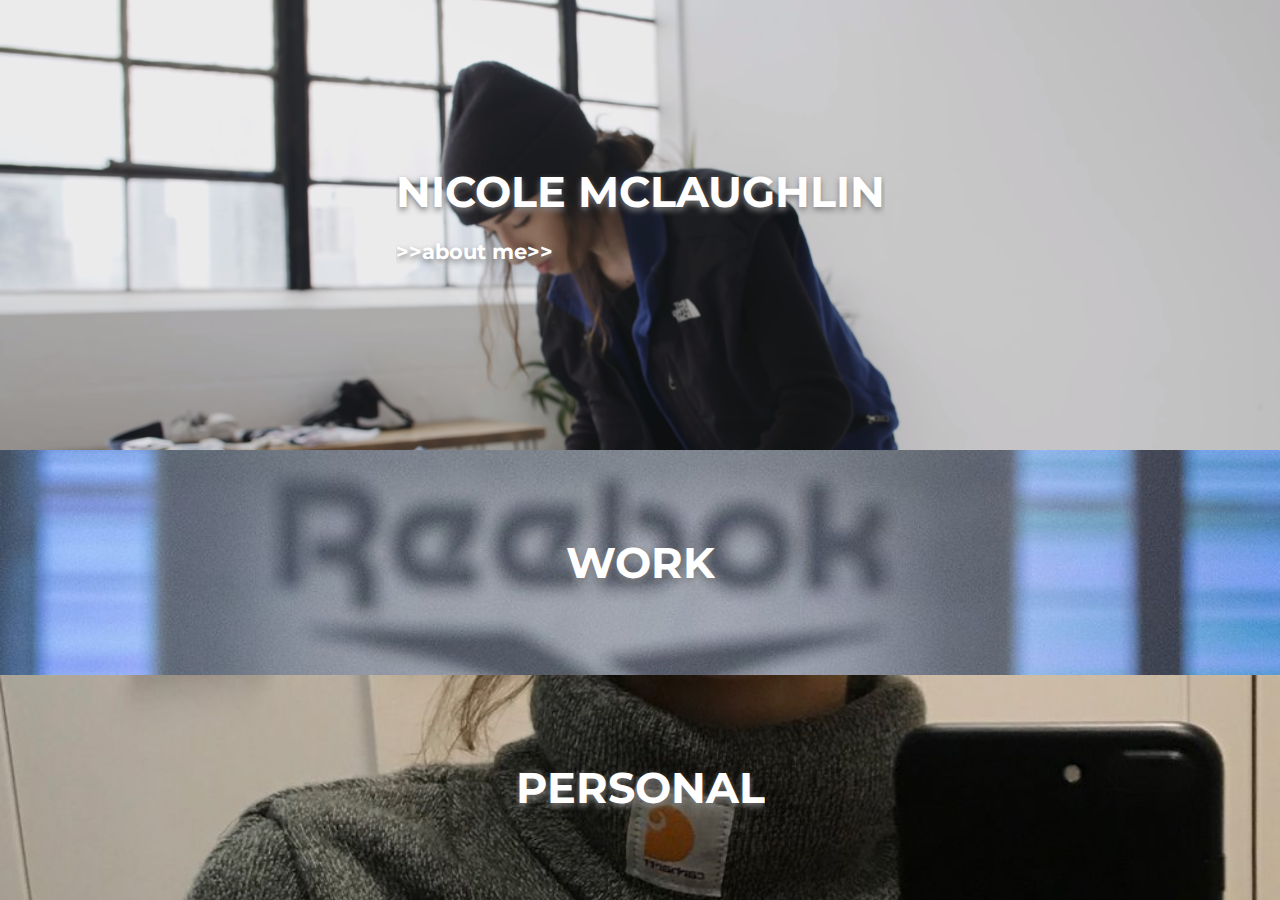
==== nicole/index.html @ a8466d27 "added nicole mclaughlin project" ====
<!DOCTYPE html>
<html lang="en">

<head>
    <meta charset="UTF-8">
    <meta name="viewport" content="width=device-width, initial-scale=1.0">
    <meta http-equiv="X-UA-Compatible" content="ie=edge">
    <title>Nicole McLaughlin</title>
    <link rel="stylesheet" href="./css/main.css">
</head>

<body>
    <div class="wrapper">
        <section class="hero">
            <div class="inner">
                <div class="heading">
                    <h1>Nicole McLaughlin</h1>
                    <h3>>>about me>></h3>
                </div>
            </div>
        </section>
        <section class="work">
            <a href="./work.html">
                <div class="inner">
                    <div class="heading">
                        <h2>Work</h2>
                    </div>
                </div>
            </a>
        </section>
        <section class="personal">
            <a href="./personal.html">
                <div class="inner">
                    <div class="heading">
                        <h2>Personal</h2>
                    </div>
                </div>
            </a>
        </section>
    </div>
</body>

</html>
---- nicole/css/main.css ----
@import url("https://fonts.googleapis.com/css?family=Montserrat&display=swap");
html,
body {
  margin: 0;
  padding: 0;
  width: 100%;
  height: 100vh;
}

body {
  font-family: 'Montserrat', sans-serif;
}

.wrapper {
  margin: 0;
  padding: 0;
  display: -ms-grid;
  display: grid;
  -ms-grid-columns: auto;
      grid-template-columns: auto;
  -ms-grid-rows: 2fr 1fr 1fr;
      grid-template-rows: 2fr 1fr 1fr;
  color: white;
  height: 100%;
}

.wrapper section h1,
.wrapper section h2,
.wrapper section h3 {
  text-shadow: 0px 3px 6px grey;
}

.wrapper section h1,
.wrapper section h2 {
  text-transform: uppercase;
  font-size: 2.4rem;
  padding: 0;
  margin: 0;
}

.wrapper section .heading {
  overflow: hidden;
}

.wrapper section a {
  text-decoration: none;
  color: inherit;
}

.wrapper section.hero {
  background: url("../assets/nicole hero.png");
  background-size: cover;
  display: -webkit-box;
  display: -ms-flexbox;
  display: flex;
  -webkit-box-align: center;
      -ms-flex-align: center;
          align-items: center;
  -webkit-box-pack: center;
      -ms-flex-pack: center;
          justify-content: center;
}

.wrapper section.work {
  background: url("../assets/model.jpeg");
  background-size: cover;
  display: -webkit-box;
  display: -ms-flexbox;
  display: flex;
  -webkit-box-align: center;
      -ms-flex-align: center;
          align-items: center;
  -webkit-box-pack: center;
      -ms-flex-pack: center;
          justify-content: center;
}

.wrapper section.personal {
  background: url("../assets/nicole sweater.jpeg");
  background-size: cover;
  display: -webkit-box;
  display: -ms-flexbox;
  display: flex;
  -webkit-box-align: center;
      -ms-flex-align: center;
          align-items: center;
  -webkit-box-pack: center;
      -ms-flex-pack: center;
          justify-content: center;
}

@media only screen and (min-width: 768px) {
  html {
    font-size: 18px;
  }
}

@media only screen and (min-width: 1400px) {
  .wrapper {
    display: -ms-grid;
    display: grid;
    -ms-grid-columns: 70% auto;
        grid-template-columns: 70% auto;
    -ms-grid-rows: 50% auto;
        grid-template-rows: 50% auto;
        grid-template-areas: "hero work" "hero personal";
  }
  section.hero {
    -ms-grid-row: 1;
    -ms-grid-row-span: 2;
    -ms-grid-column: 1;
    grid-area: hero;
  }
  section.hero h1 {
    font-size: 3.2rem;
  }
  section.work {
    -ms-grid-row: 1;
    -ms-grid-column: 2;
    grid-area: work;
  }
  section.personal {
    -ms-grid-row: 2;
    -ms-grid-column: 2;
    grid-area: personal;
  }
}
/*# sourceMappingURL=main.css.map */
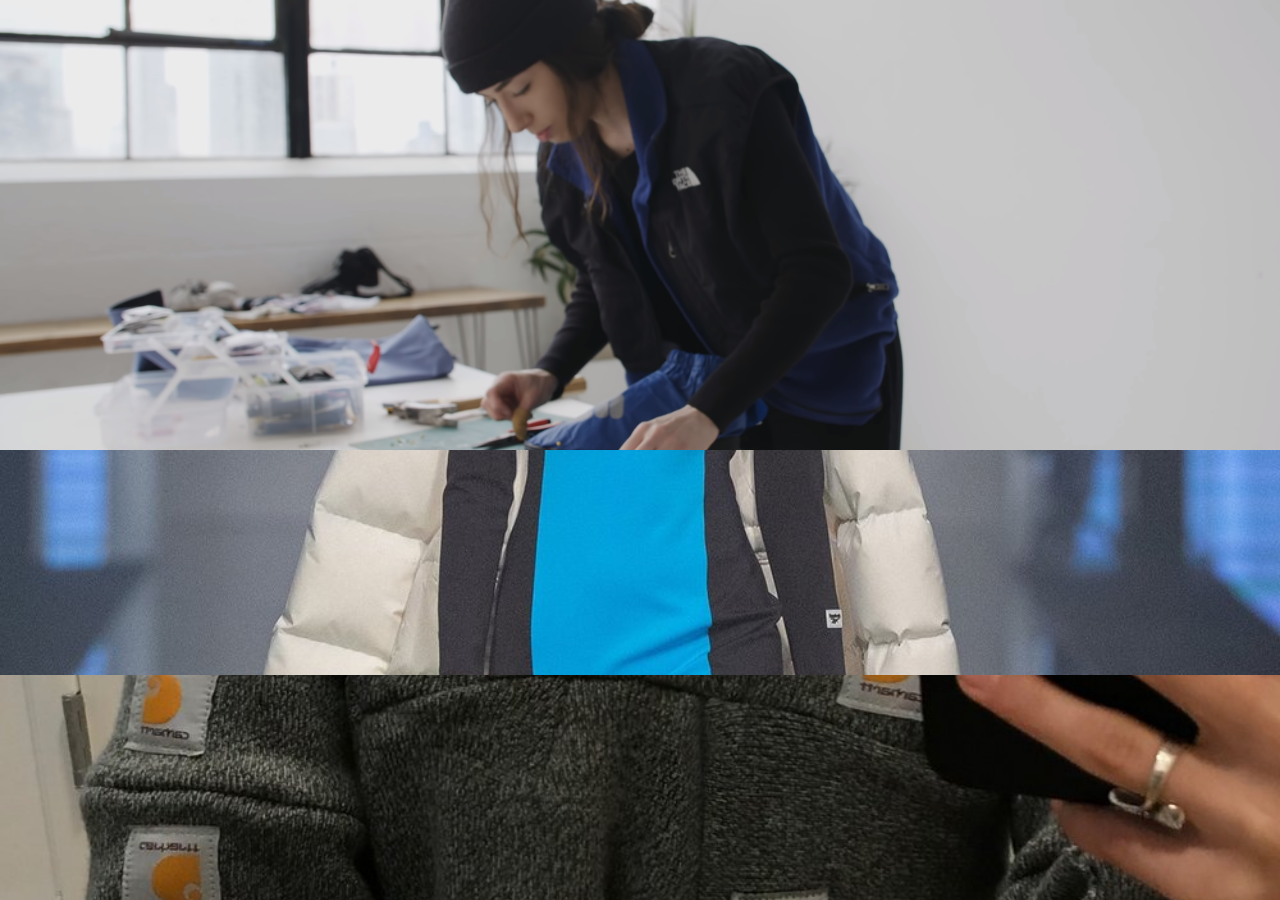
==== commit f325d7b7: "added js animations" ====
--- a/nicole/index.html
+++ b/nicole/index.html
@@ -15,7 +15,9 @@
             <div class="inner">
                 <div class="heading">
                     <h1>Nicole McLaughlin</h1>
-                    <h3>>>about me>></h3>
+                    <a href="./about.html">
+                        <h3>>>about me>></h3>
+                    </a>
                 </div>
             </div>
         </section>
@@ -38,6 +40,12 @@
             </a>
         </section>
     </div>
+    <!-- <script src="https://cdnjs.cloudflare.com/ajax/libs/gsap/2.1.3/TweenMax.min.js"
+        integrity="sha256-lPE3wjN2a7ABWHbGz7+MKBJaykyzqCbU96BJWjio86U=" crossorigin="anonymous"></script>
+    <script src="https://cdnjs.cloudflare.com/ajax/libs/three.js/108/three.min.js"
+        integrity="sha256-3mBEX8I0uMLF7+AUjJeTCelosuorzYpqwBMBPDTyQqY=" crossorigin="anonymous"></script>
+    <script src="./js/hover.js"></script>-->
+    <script src="./js/main.js"></script> 
 </body>
 
 </html>--- a/nicole/css/main.css
+++ b/nicole/css/main.css
@@ -28,6 +28,7 @@
 .wrapper section h2,
 .wrapper section h3 {
   text-shadow: 0px 3px 6px grey;
+  opacity: 0;
 }
 
 .wrapper section h1,
@@ -36,6 +37,10 @@
   font-size: 2.4rem;
   padding: 0;
   margin: 0;
+}
+
+.wrapper section h3 {
+  font-size: 1.5rem;
 }
 
 .wrapper section .heading {
@@ -50,6 +55,7 @@
 .wrapper section.hero {
   background: url("../assets/nicole hero.png");
   background-size: cover;
+  background-position: center;
   display: -webkit-box;
   display: -ms-flexbox;
   display: flex;
@@ -64,6 +70,7 @@
 .wrapper section.work {
   background: url("../assets/model.jpeg");
   background-size: cover;
+  background-position: center;
   display: -webkit-box;
   display: -ms-flexbox;
   display: flex;
@@ -78,6 +85,7 @@
 .wrapper section.personal {
   background: url("../assets/nicole sweater.jpeg");
   background-size: cover;
+  background-position: center;
   display: -webkit-box;
   display: -ms-flexbox;
   display: flex;
@@ -87,6 +95,12 @@
   -webkit-box-pack: center;
       -ms-flex-pack: center;
           justify-content: center;
+}
+
+@media only screen and (max-width: 490px) {
+  html {
+    font-size: 10px;
+  }
 }
 
 @media only screen and (min-width: 768px) {
@@ -125,4 +139,41 @@
     grid-area: personal;
   }
 }
+
+.heading-anim {
+  -webkit-animation-name: heading-anim;
+          animation-name: heading-anim;
+  -webkit-animation-duration: 0.5s;
+          animation-duration: 0.5s;
+  -webkit-animation-timing-function: ease-in-out;
+          animation-timing-function: ease-in-out;
+  -webkit-animation-fill-mode: forwards;
+          animation-fill-mode: forwards;
+}
+
+@-webkit-keyframes heading-anim {
+  0% {
+    opacity: 0;
+    -webkit-transform: translateY(20px);
+            transform: translateY(20px);
+  }
+  100% {
+    opacity: 1;
+    -webkit-transform: translateY(0px);
+            transform: translateY(0px);
+  }
+}
+
+@keyframes heading-anim {
+  0% {
+    opacity: 0;
+    -webkit-transform: translateY(20px);
+            transform: translateY(20px);
+  }
+  100% {
+    opacity: 1;
+    -webkit-transform: translateY(0px);
+            transform: translateY(0px);
+  }
+}
 /*# sourceMappingURL=main.css.map */